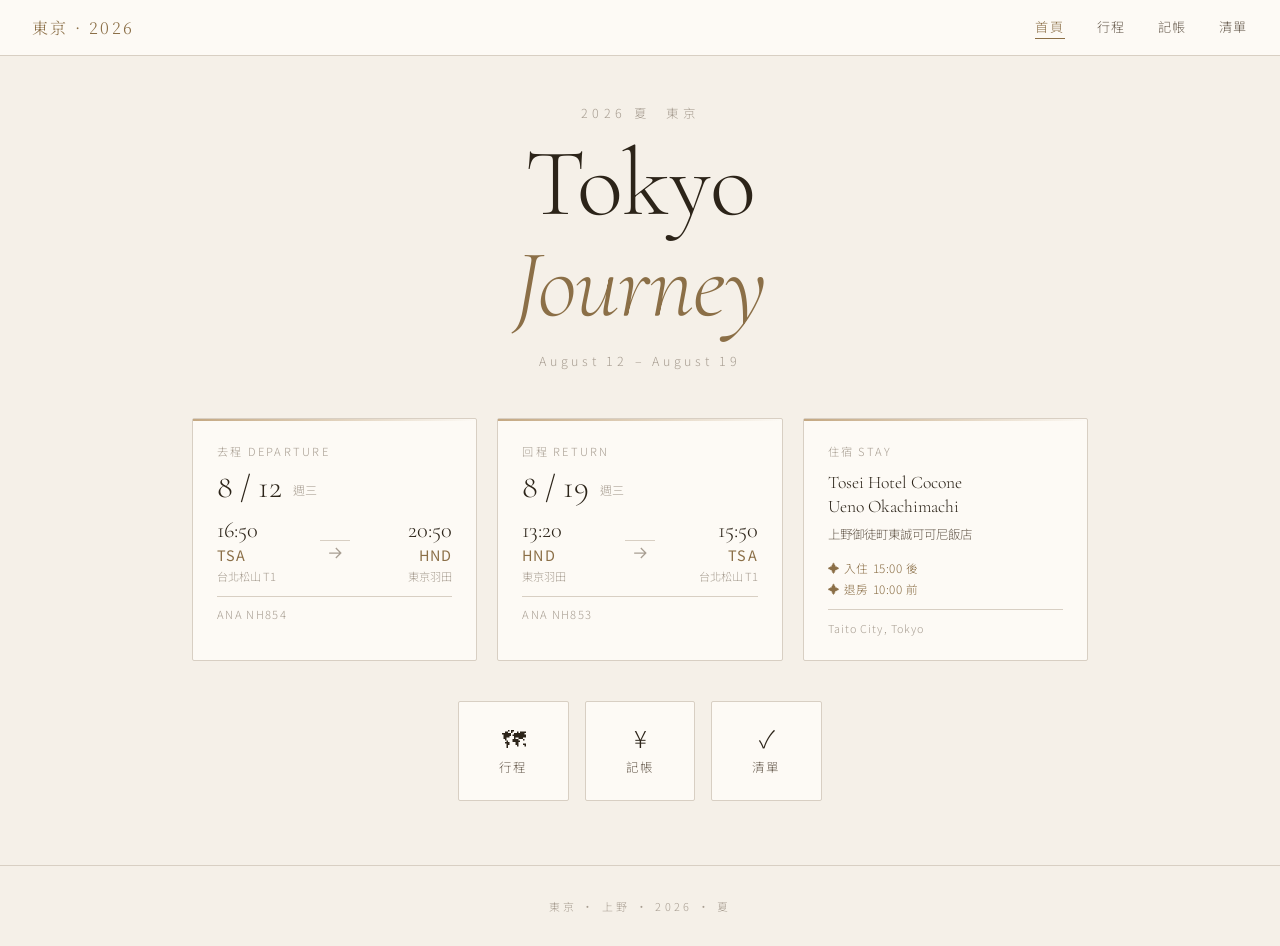
==== index.html @ 8d71dd3e "Add files via upload" ====
<!DOCTYPE html>
<html lang="zh-TW">
<head>
  <meta charset="UTF-8" />
  <meta name="viewport" content="width=device-width, initial-scale=1.0" />
  <title>東京旅行 2026</title>
  <link rel="stylesheet" href="style.css" />
  <link href="https://fonts.googleapis.com/css2?family=Noto+Serif+TC:wght@300;400;600&family=Noto+Sans+TC:wght@300;400&family=Cormorant+Garamond:ital,wght@0,300;0,400;1,300&display=swap" rel="stylesheet" />
</head>
<body>
  <!-- NAV -->
  <nav class="nav">
    <span class="nav-logo">東京 · 2026</span>
    <div class="nav-links">
      <a href="index.html" class="nav-link active">首頁</a>
      <a href="itinerary.html" class="nav-link">行程</a>
      <a href="budget.html" class="nav-link">記帳</a>
      <a href="checklist.html" class="nav-link">清單</a>
    </div>
  </nav>

  <!-- HERO -->
  <main class="home">
    <div class="hero-text">
      <p class="hero-subtitle">2026 夏　東京</p>
      <h1 class="hero-title">Tokyo<br /><em>Journey</em></h1>
      <p class="hero-en">August 12 – August 19</p>
    </div>

    <!-- TRIP INFO CARD -->
    <div class="cards-row">

      <!-- 去程 -->
      <div class="card card--flight">
        <div class="card-label">去程 Departure</div>
        <div class="card-date">8 / 12 <span class="card-weekday">週三</span></div>
        <div class="flight-row">
          <div class="flight-port">
            <div class="flight-time">16:50</div>
            <div class="flight-code">TSA</div>
            <div class="flight-name">台北松山 T1</div>
          </div>
          <div class="flight-arrow">
            <div class="flight-line"></div>
            <svg width="20" height="20" viewBox="0 0 24 24" fill="none" stroke="currentColor" stroke-width="1.5"><path d="M5 12h14M13 6l6 6-6 6"/></svg>
          </div>
          <div class="flight-port flight-port--right">
            <div class="flight-time">20:50</div>
            <div class="flight-code">HND</div>
            <div class="flight-name">東京羽田</div>
          </div>
        </div>
        <div class="flight-no">ANA NH854</div>
      </div>

      <!-- 回程 -->
      <div class="card card--flight">
        <div class="card-label">回程 Return</div>
        <div class="card-date">8 / 19 <span class="card-weekday">週三</span></div>
        <div class="flight-row">
          <div class="flight-port">
            <div class="flight-time">13:20</div>
            <div class="flight-code">HND</div>
            <div class="flight-name">東京羽田</div>
          </div>
          <div class="flight-arrow">
            <div class="flight-line"></div>
            <svg width="20" height="20" viewBox="0 0 24 24" fill="none" stroke="currentColor" stroke-width="1.5"><path d="M5 12h14M13 6l6 6-6 6"/></svg>
          </div>
          <div class="flight-port flight-port--right">
            <div class="flight-time">15:50</div>
            <div class="flight-code">TSA</div>
            <div class="flight-name">台北松山 T1</div>
          </div>
        </div>
        <div class="flight-no">ANA NH853</div>
      </div>

      <!-- 住宿 -->
      <div class="card card--hotel">
        <div class="card-label">住宿 Stay</div>
        <div class="hotel-name">Tosei Hotel Cocone<br />Ueno Okachimachi</div>
        <div class="hotel-zh">上野御徒町東誠可可尼飯店</div>
        <div class="hotel-info">
          <span>✦ 入住 15:00 後</span>
          <span>✦ 退房 10:00 前</span>
        </div>
        <div class="hotel-loc">Taito City, Tokyo</div>
      </div>

    </div>

    <!-- NAV BUTTONS -->
    <div class="home-nav">
      <a href="itinerary.html" class="home-btn">
        <span class="btn-icon">🗺</span>
        <span class="btn-label">行程</span>
      </a>
      <a href="budget.html" class="home-btn">
        <span class="btn-icon">¥</span>
        <span class="btn-label">記帳</span>
      </a>
      <a href="checklist.html" class="home-btn">
        <span class="btn-icon">✓</span>
        <span class="btn-label">清單</span>
      </a>
    </div>
  </main>

  <footer class="footer">東京 · 上野 · 2026 · 夏</footer>
</body>
</html>
---- style.css ----
/* ── Reset & Base ── */
*, *::before, *::after { box-sizing: border-box; margin: 0; padding: 0; }

:root {
  --cream: #f5f0e8;
  --paper: #ede8dc;
  --ink: #2c2419;
  --ink-light: #6b5f52;
  --ink-faint: #a89e92;
  --accent: #8b6f47;
  --accent-light: #c4a882;
  --accent-pale: #f0e8d8;
  --border: #d8cfc3;
  --white: #fdfaf5;
  --red: #c0392b;
  --green: #5a7a5a;
}

html { scroll-behavior: smooth; }

body {
  font-family: 'Noto Sans TC', sans-serif;
  background: var(--cream);
  color: var(--ink);
  min-height: 100vh;
  font-weight: 300;
}

/* ── Nav ── */
.nav {
  position: sticky;
  top: 0;
  z-index: 100;
  background: var(--white);
  border-bottom: 1px solid var(--border);
  display: flex;
  align-items: center;
  justify-content: space-between;
  padding: 0 2rem;
  height: 56px;
}

.nav-logo {
  font-family: 'Noto Serif TC', serif;
  font-weight: 300;
  font-size: 1rem;
  letter-spacing: 0.15em;
  color: var(--accent);
}

.nav-links { display: flex; gap: 2rem; }

.nav-link {
  font-size: 0.82rem;
  letter-spacing: 0.12em;
  color: var(--ink-light);
  text-decoration: none;
  padding-bottom: 2px;
  border-bottom: 1px solid transparent;
  transition: color 0.2s, border-color 0.2s;
}

.nav-link:hover,
.nav-link.active {
  color: var(--accent);
  border-bottom-color: var(--accent);
}

/* ── Home ── */
.home {
  max-width: 960px;
  margin: 0 auto;
  padding: 3rem 2rem 4rem;
}

.hero-text {
  text-align: center;
  margin-bottom: 3rem;
}

.hero-subtitle {
  font-size: 0.78rem;
  letter-spacing: 0.35em;
  color: var(--ink-faint);
  margin-bottom: 0.75rem;
  text-transform: uppercase;
}

.hero-title {
  font-family: 'Cormorant Garamond', serif;
  font-size: clamp(3.5rem, 8vw, 6rem);
  font-weight: 300;
  line-height: 1.05;
  color: var(--ink);
  letter-spacing: -0.01em;
}

.hero-title em {
  font-style: italic;
  color: var(--accent);
}

.hero-en {
  margin-top: 1rem;
  font-size: 0.78rem;
  letter-spacing: 0.3em;
  color: var(--ink-faint);
}

/* ── Cards row ── */
.cards-row {
  display: grid;
  grid-template-columns: 1fr 1fr 1fr;
  gap: 1.25rem;
  margin-bottom: 2.5rem;
}

@media (max-width: 700px) {
  .cards-row { grid-template-columns: 1fr; }
}

.card {
  background: var(--white);
  border: 1px solid var(--border);
  border-radius: 2px;
  padding: 1.5rem;
  position: relative;
}

.card::before {
  content: '';
  position: absolute;
  top: 0; left: 0; right: 0;
  height: 2px;
  background: linear-gradient(90deg, var(--accent-light), transparent);
}

.card-label {
  font-size: 0.7rem;
  letter-spacing: 0.2em;
  color: var(--ink-faint);
  text-transform: uppercase;
  margin-bottom: 0.75rem;
}

.card-date {
  font-family: 'Cormorant Garamond', serif;
  font-size: 2rem;
  font-weight: 300;
  color: var(--ink);
  line-height: 1;
  margin-bottom: 1rem;
}

.card-weekday {
  font-family: 'Noto Sans TC', sans-serif;
  font-size: 0.75rem;
  color: var(--ink-faint);
  margin-left: 0.3em;
  vertical-align: middle;
}

/* Flight card */
.flight-row {
  display: flex;
  align-items: center;
  gap: 0.5rem;
  margin-bottom: 0.75rem;
}

.flight-port { flex: 1; }
.flight-port--right { text-align: right; }

.flight-time {
  font-family: 'Cormorant Garamond', serif;
  font-size: 1.4rem;
  font-weight: 300;
  color: var(--ink);
  line-height: 1;
}

.flight-code {
  font-size: 0.9rem;
  font-weight: 400;
  letter-spacing: 0.08em;
  color: var(--accent);
  margin-top: 0.2rem;
}

.flight-name {
  font-size: 0.7rem;
  color: var(--ink-faint);
  margin-top: 0.15rem;
}

.flight-arrow {
  display: flex;
  flex-direction: column;
  align-items: center;
  color: var(--ink-faint);
  flex: 0 0 auto;
}

.flight-line {
  width: 30px;
  height: 1px;
  background: var(--border);
  margin-bottom: 2px;
}

.flight-no {
  font-size: 0.7rem;
  letter-spacing: 0.12em;
  color: var(--ink-faint);
  border-top: 1px solid var(--border);
  padding-top: 0.6rem;
  margin-top: 0.3rem;
}

/* Hotel card */
.hotel-name {
  font-family: 'Cormorant Garamond', serif;
  font-size: 1.1rem;
  font-weight: 300;
  color: var(--ink);
  line-height: 1.4;
  margin-bottom: 0.3rem;
}

.hotel-zh {
  font-size: 0.78rem;
  color: var(--ink-light);
  margin-bottom: 1rem;
}

.hotel-info {
  display: flex;
  flex-direction: column;
  gap: 0.3rem;
  font-size: 0.73rem;
  color: var(--accent);
  letter-spacing: 0.05em;
  margin-bottom: 0.75rem;
}

.hotel-loc {
  font-size: 0.68rem;
  letter-spacing: 0.1em;
  color: var(--ink-faint);
  border-top: 1px solid var(--border);
  padding-top: 0.6rem;
}

/* ── Home nav buttons ── */
.home-nav {
  display: flex;
  gap: 1rem;
  justify-content: center;
}

.home-btn {
  display: flex;
  flex-direction: column;
  align-items: center;
  gap: 0.5rem;
  background: var(--white);
  border: 1px solid var(--border);
  border-radius: 2px;
  padding: 1.5rem 2.5rem;
  text-decoration: none;
  color: var(--ink);
  transition: background 0.2s, border-color 0.2s, transform 0.15s;
  min-width: 110px;
}

.home-btn:hover {
  background: var(--accent-pale);
  border-color: var(--accent-light);
  transform: translateY(-2px);
}

.btn-icon {
  font-size: 1.5rem;
  line-height: 1;
}

.btn-label {
  font-size: 0.78rem;
  letter-spacing: 0.18em;
  color: var(--ink-light);
}

/* ── Itinerary page ── */
.page {
  max-width: 760px;
  margin: 0 auto;
  padding: 3rem 2rem 5rem;
}

.page-header {
  text-align: center;
  margin-bottom: 3rem;
  padding-bottom: 2rem;
  border-bottom: 1px solid var(--border);
}

.page-header .page-en {
  font-family: 'Cormorant Garamond', serif;
  font-size: clamp(2.5rem, 6vw, 4rem);
  font-weight: 300;
  color: var(--ink);
  letter-spacing: 0.05em;
}

.page-header .page-zh {
  font-size: 0.78rem;
  letter-spacing: 0.3em;
  color: var(--ink-faint);
  margin-top: 0.4rem;
}

/* Day block */
.day-block {
  margin-bottom: 2.5rem;
}

.day-heading {
  display: flex;
  align-items: baseline;
  gap: 0.75rem;
  margin-bottom: 1rem;
}

.day-num {
  font-family: 'Cormorant Garamond', serif;
  font-size: 2.5rem;
  font-weight: 300;
  color: var(--accent);
  line-height: 1;
}

.day-meta {
  display: flex;
  flex-direction: column;
  gap: 0.1rem;
}

.day-date {
  font-size: 0.82rem;
  letter-spacing: 0.15em;
  color: var(--ink);
  font-weight: 400;
}

.day-week {
  font-size: 0.7rem;
  letter-spacing: 0.1em;
  color: var(--ink-faint);
}

.timeline {
  border-left: 1px solid var(--border);
  padding-left: 1.5rem;
  margin-left: 0.5rem;
}

.event {
  display: flex;
  gap: 1rem;
  padding: 0.75rem 0;
  border-bottom: 1px dashed var(--border);
  position: relative;
}

.event::before {
  content: '';
  position: absolute;
  left: -1.6rem;
  top: 1.1rem;
  width: 6px;
  height: 6px;
  border-radius: 50%;
  background: var(--accent-light);
  border: 1px solid var(--accent);
}

.event-time {
  font-family: 'Cormorant Garamond', serif;
  font-size: 0.9rem;
  color: var(--ink-faint);
  min-width: 50px;
  padding-top: 1px;
}

.event-body { flex: 1; }

.event-title {
  font-size: 0.88rem;
  color: var(--ink);
  font-weight: 400;
  margin-bottom: 0.15rem;
}

.event-sub {
  font-size: 0.73rem;
  color: var(--ink-faint);
  letter-spacing: 0.05em;
}

.event-tag {
  font-size: 0.62rem;
  letter-spacing: 0.1em;
  text-transform: uppercase;
  padding: 0.15rem 0.5rem;
  border-radius: 1px;
  background: var(--accent-pale);
  color: var(--accent);
  align-self: flex-start;
  margin-top: 2px;
  white-space: nowrap;
}

.event-tag--flight { background: #e8f0f8; color: #4a6fa5; }
.event-tag--food   { background: #f0ece4; color: #8b6f47; }
.event-tag--hotel  { background: #e8ede8; color: #5a7a5a; }
.event-tag--spot   { background: #ede8f0; color: #7a5a8b; }

/* Editable events */
.event-title[contenteditable="true"]:focus,
.event-sub[contenteditable="true"]:focus {
  outline: none;
  border-bottom: 1px solid var(--accent-light);
}

/* Add event button */
.add-event-btn {
  display: flex;
  align-items: center;
  gap: 0.5rem;
  background: none;
  border: 1px dashed var(--border);
  color: var(--ink-faint);
  font-size: 0.75rem;
  letter-spacing: 0.1em;
  padding: 0.5rem 1rem;
  border-radius: 2px;
  cursor: pointer;
  margin-top: 0.5rem;
  transition: color 0.2s, border-color 0.2s;
  font-family: 'Noto Sans TC', sans-serif;
}

.add-event-btn:hover { color: var(--accent); border-color: var(--accent-light); }

/* ── Budget page ── */
.budget-summary {
  display: grid;
  grid-template-columns: repeat(3, 1fr);
  gap: 1rem;
  margin-bottom: 2.5rem;
}

@media (max-width: 600px) {
  .budget-summary { grid-template-columns: 1fr 1fr; }
}

.sum-card {
  background: var(--white);
  border: 1px solid var(--border);
  border-radius: 2px;
  padding: 1.2rem 1.25rem;
  text-align: center;
}

.sum-label {
  font-size: 0.68rem;
  letter-spacing: 0.18em;
  color: var(--ink-faint);
  text-transform: uppercase;
  margin-bottom: 0.5rem;
}

.sum-amount {
  font-family: 'Cormorant Garamond', serif;
  font-size: 1.7rem;
  font-weight: 300;
  color: var(--ink);
}

.sum-amount.negative { color: var(--red); }
.sum-amount.positive { color: var(--green); }

.sum-currency {
  font-size: 0.7rem;
  color: var(--ink-faint);
  margin-left: 2px;
}

/* Add expense form */
.expense-form {
  background: var(--white);
  border: 1px solid var(--border);
  border-radius: 2px;
  padding: 1.5rem;
  margin-bottom: 2rem;
}

.form-title {
  font-size: 0.75rem;
  letter-spacing: 0.2em;
  color: var(--ink-faint);
  text-transform: uppercase;
  margin-bottom: 1rem;
}

.form-row {
  display: grid;
  grid-template-columns: 1fr 1fr auto auto;
  gap: 0.75rem;
  align-items: end;
}

@media (max-width: 600px) {
  .form-row { grid-template-columns: 1fr 1fr; }
}

.form-group { display: flex; flex-direction: column; gap: 0.3rem; }

.form-label {
  font-size: 0.68rem;
  letter-spacing: 0.12em;
  color: var(--ink-faint);
}

.form-input, .form-select {
  background: var(--cream);
  border: 1px solid var(--border);
  border-radius: 1px;
  padding: 0.5rem 0.75rem;
  font-size: 0.85rem;
  font-family: 'Noto Sans TC', sans-serif;
  color: var(--ink);
  font-weight: 300;
  transition: border-color 0.2s;
}

.form-input:focus, .form-select:focus {
  outline: none;
  border-color: var(--accent-light);
  background: var(--white);
}

.form-btn {
  background: var(--accent);
  color: var(--white);
  border: none;
  border-radius: 1px;
  padding: 0.5rem 1.25rem;
  font-size: 0.78rem;
  letter-spacing: 0.1em;
  cursor: pointer;
  font-family: 'Noto Sans TC', sans-serif;
  transition: background 0.2s;
  height: fit-content;
}

.form-btn:hover { background: var(--ink); }

/* Expense list */
.expense-list { margin-bottom: 1.5rem; }

.expense-group-label {
  font-size: 0.68rem;
  letter-spacing: 0.2em;
  color: var(--ink-faint);
  text-transform: uppercase;
  padding: 0.5rem 0 0.4rem;
  border-bottom: 1px solid var(--border);
  margin-bottom: 0.25rem;
}

.expense-item {
  display: flex;
  align-items: center;
  padding: 0.7rem 0.5rem;
  border-bottom: 1px dashed var(--border);
  gap: 0.75rem;
}

.expense-dot {
  width: 7px;
  height: 7px;
  border-radius: 50%;
  background: var(--accent-light);
  flex-shrink: 0;
}

.expense-desc { flex: 1; font-size: 0.85rem; color: var(--ink); }

.expense-cat {
  font-size: 0.65rem;
  letter-spacing: 0.08em;
  color: var(--ink-faint);
  background: var(--paper);
  padding: 0.1rem 0.4rem;
  border-radius: 1px;
}

.expense-amount {
  font-family: 'Cormorant Garamond', serif;
  font-size: 1.05rem;
  color: var(--ink);
  min-width: 80px;
  text-align: right;
}

.expense-currency {
  font-size: 0.65rem;
  color: var(--ink-faint);
  margin-left: 2px;
}

.expense-del {
  background: none;
  border: none;
  cursor: pointer;
  color: var(--ink-faint);
  font-size: 0.85rem;
  padding: 0.1rem 0.3rem;
  line-height: 1;
  transition: color 0.2s;
}

.expense-del:hover { color: var(--red); }

/* ── Checklist page ── */
.checklist-grid {
  display: grid;
  grid-template-columns: 1fr 1fr;
  gap: 1.5rem;
}

@media (max-width: 600px) {
  .checklist-grid { grid-template-columns: 1fr; }
}

.checklist-section {
  background: var(--white);
  border: 1px solid var(--border);
  border-radius: 2px;
  padding: 1.5rem;
}

.section-title {
  font-size: 0.72rem;
  letter-spacing: 0.22em;
  color: var(--accent);
  text-transform: uppercase;
  margin-bottom: 1rem;
  padding-bottom: 0.5rem;
  border-bottom: 1px solid var(--border);
}

.check-item {
  display: flex;
  align-items: center;
  gap: 0.75rem;
  padding: 0.5rem 0;
  border-bottom: 1px dashed var(--border);
  cursor: pointer;
  user-select: none;
}

.check-item:last-child { border-bottom: none; }

.check-box {
  width: 16px;
  height: 16px;
  border: 1px solid var(--border);
  border-radius: 1px;
  display: flex;
  align-items: center;
  justify-content: center;
  flex-shrink: 0;
  transition: background 0.15s, border-color 0.15s;
  font-size: 0.65rem;
  color: transparent;
}

.check-item.checked .check-box {
  background: var(--accent);
  border-color: var(--accent);
  color: var(--white);
}

.check-label {
  font-size: 0.83rem;
  color: var(--ink);
  transition: color 0.15s;
}

.check-item.checked .check-label {
  color: var(--ink-faint);
  text-decoration: line-through;
  text-decoration-color: var(--accent-light);
}

.check-progress {
  font-size: 0.65rem;
  letter-spacing: 0.1em;
  color: var(--ink-faint);
  margin-top: 0.75rem;
  text-align: right;
}

/* Add checklist item */
.check-add-row {
  display: flex;
  gap: 0.5rem;
  margin-top: 0.75rem;
}

.check-add-input {
  flex: 1;
  background: var(--cream);
  border: 1px dashed var(--border);
  border-radius: 1px;
  padding: 0.35rem 0.6rem;
  font-size: 0.78rem;
  font-family: 'Noto Sans TC', sans-serif;
  color: var(--ink);
}

.check-add-input:focus { outline: none; border-color: var(--accent-light); }

.check-add-btn {
  background: none;
  border: 1px dashed var(--border);
  color: var(--ink-faint);
  font-size: 1rem;
  padding: 0.2rem 0.6rem;
  cursor: pointer;
  border-radius: 1px;
  transition: color 0.2s, border-color 0.2s;
}

.check-add-btn:hover { color: var(--accent); border-color: var(--accent-light); }

/* ── Footer ── */
.footer {
  text-align: center;
  padding: 2rem;
  font-size: 0.68rem;
  letter-spacing: 0.3em;
  color: var(--ink-faint);
  border-top: 1px solid var(--border);
}
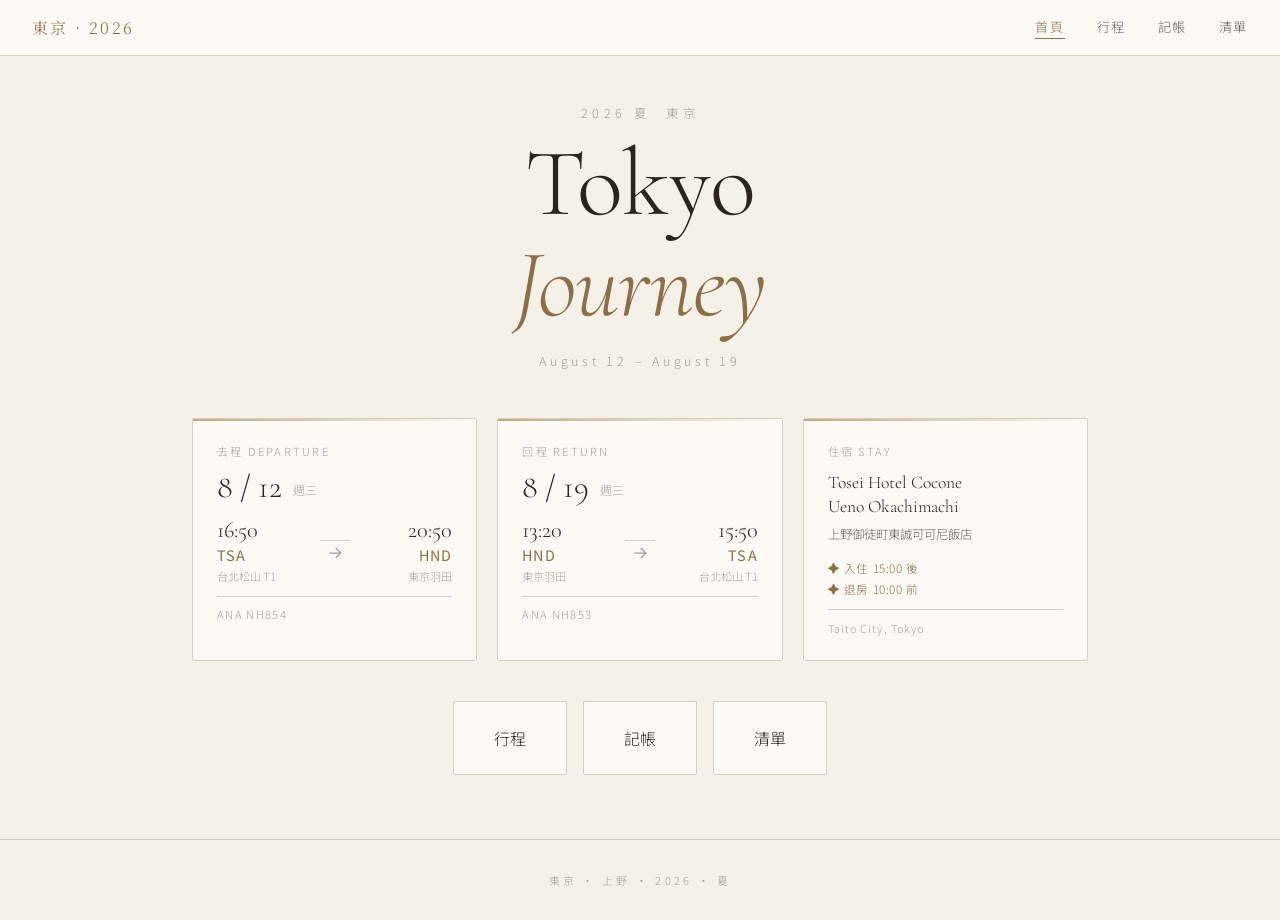
==== commit 4031efe5: "Add files via upload" ====
--- a/index.html
+++ b/index.html
@@ -92,18 +92,9 @@
 
     <!-- NAV BUTTONS -->
     <div class="home-nav">
-      <a href="itinerary.html" class="home-btn">
-        <span class="btn-icon">🗺</span>
-        <span class="btn-label">行程</span>
-      </a>
-      <a href="budget.html" class="home-btn">
-        <span class="btn-icon">¥</span>
-        <span class="btn-label">記帳</span>
-      </a>
-      <a href="checklist.html" class="home-btn">
-        <span class="btn-icon">✓</span>
-        <span class="btn-label">清單</span>
-      </a>
+      <a href="itinerary.html" class="home-btn">行程</a>
+      <a href="budget.html" class="home-btn">記帳</a>
+      <a href="checklist.html" class="home-btn">清單</a>
     </div>
   </main>
 
